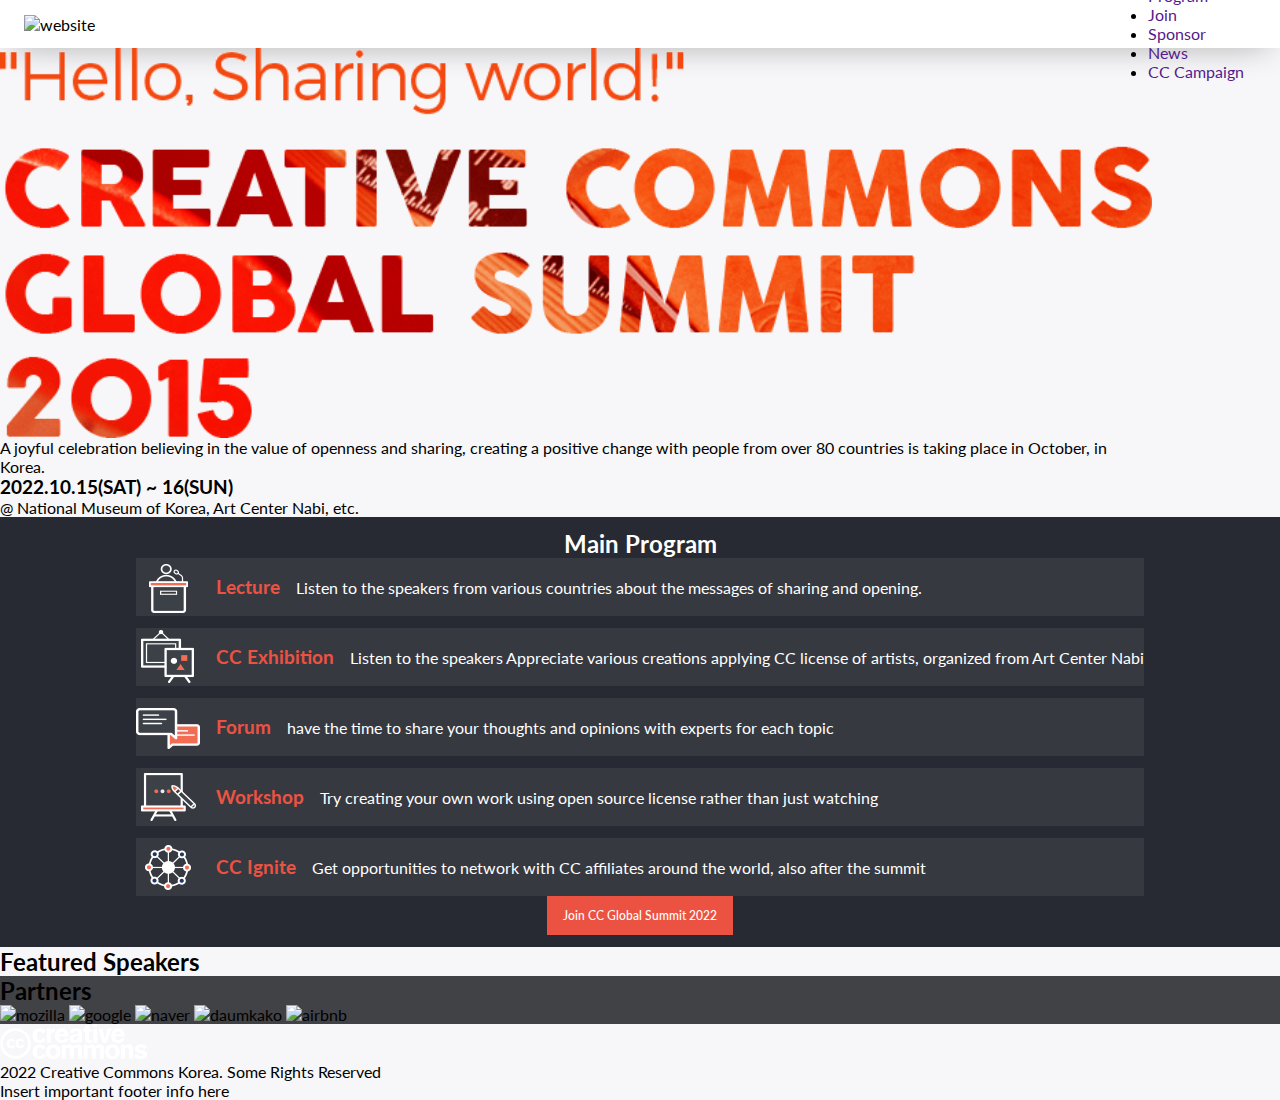
==== index.html @ c422beed "first commit" ====
<!DOCTYPE html>
<html lang="en">
  <head>
    <meta charset="UTF-8" />
    <meta http-equiv="X-UA-Compatible" content="IE=edge" />
    <meta name="viewport" content="width=device-width, initial-scale=1.0" />
    <title>Document</title>
    <link rel="stylesheet" href="src/css/mobile-styles.css" />
  </head>
  <body>
    <header class="app-header">
      <img href="#index.html" src="" alt="website" />
      <nav class="mobile-navbar">
        <ul>
          <li><a href="">About</a></li>
          <li><a href="">Program</a></li>
          <li><a href="">Join</a></li>
          <li><a href="">Sponsor</a></li>
          <li><a href="">News</a></li>
          <li><a href="">CC Campaign</a></li>
        </ul>
      </nav>
    </header>
    <section class="title-section">
      <img src="src/images/bg/title.png" alt="title" />

      <div class="title-section-info">
        <p>
          A joyful celebration believing in the value of openness and sharing,
          creating a positive change with people from over 80 countries is
          taking place in October, in Korea.
        </p>
      </div>
      <div class="">
        <h3>2022.10.15(SAT) ~ 16(SUN)</h3>
        <p>@ National Museum of Korea, Art Center Nabi, etc.</p>
      </div>
    </section>
    <section class="main-program-section">
      <h2 class="main-program-heading">Main Program</h2>
      <div class="main-program">
        <div class="main-program-item">
          <img src="src/icons/program_icon_01.png" alt="1" />
          <h3>Lecture</h3>
          <p>
            Listen to the speakers from various countries about the messages of
            sharing and opening.
          </p>
        </div>
        <div class="main-program-item">
          <img src="src/icons/program_icon_02.png" alt="2" />
          <h3>CC Exhibition</h3>
          Listen to the speakers Appreciate various creations applying CC
          license of artists, organized from Art Center Nabi
        </div>
        <div class="main-program-item">
          <img src="src/icons/program_icon_03.png" alt="3" />
          <h3>Forum</h3>
          have the time to share your thoughts and opinions with experts for
          each topic
        </div>
        <div class="main-program-item">
          <img src="src/icons/program_icon_04.png" alt="4" />
          <h3>Workshop</h3>
          Try creating your own work using open source license rather than just
          watching
        </div>
        <div class="main-program-item">
          <img src="src/icons/program_icon_05.png" alt="5" />
          <h3>CC Ignite</h3>
          Get opportunities to network with CC affiliates around the world, also
          after the summit
        </div>
      </div>
      <button class="join">Join CC Global Summit 2022</button>
    </section>

    <section class="featured-speakers-section">
      <h2 class="featured-speakers-heading">Featured Speakers</h2>
    </section>

    <section class="partners-section">
      <h2 class="partners-heading">Partners</h2>
      <div class="partners-logos">
        <img src="" alt="mozilla" />
        <img src="" alt="google" />
        <img src="" alt="naver" />
        <img src="" alt="daumkako" />
        <img src="" alt="airbnb" />
      </div>
    </section>

    <footer>
      <div class="footer-image">
        <img src="src/images/bg/logo_cc_w_147x35.png" alt="" />
      </div>
      <div class="footer-text">
        <p>2022 Creative Commons Korea. Some Rights Reserved</p>
        <p>Insert important footer info here</p>
      </div>
    </footer>
  </body>
</html>
---- src/css/mobile-styles.css ----
@import url("https://fonts.googleapis.com/css2?family=Lato:ital,wght@0,100;0,300;0,400;0,700;0,900;1,100;1,300;1,400;1,700;1,900&display=swap");
@import url("http://fonts.cdnfonts.com/css/cocogoose");

* {
  font-family: "Lato", sans-serif;
  padding: 0;
  margin: 0;
  box-sizing: border-box;
}

body {
  display: flex;
  flex-direction: column;
  min-height: 100vh;
  background-color: #f7f7f9;
  margin: 0;
  padding: 0;
  min-width: 320px;
}

h1 {
  font-family: "COCOGOOSE", sans-serif;
}

a {
  text-decoration: none;
}

button {
  background-color: #ec5242;
  color: #fff;
  text-decoration: none;
  border: none;
  box-sizing: border-box;
  padding: 12px 16px;
  transition-duration: 0.2s;
  font-size: 12px;
  font-weight: 500;
}

button:hover {
  color: #ec5242;
  background-color: #fff;
  box-shadow: 0 12px 16px 0 rgba(0, 0, 0, 0.24);
  cursor: pointer;
}

.title-section {
  display: flex;
  flex-direction: column;
  width: 90%;
}

/* .title-image {
  width: 100%;
} */

.app-header {
  display: flex;
  justify-content: space-between;
  align-items: center;
  padding: 0 36px 0 24px;
  background: #fff;
  height: 48px;
  width: 100vw;
  box-shadow: 0 5px 35px -12px rgba(0, 0, 0, 0.45);
}

.app-header p {
  margin: 0;
}

.desktop-menu {
  display: none;
}

.bar {
  display: block;
  width: 25px;
  height: 3px;
  margin: 5px auto;
  border-radius: 2px;
  background-color: #6070ff;
  transition: all 0.3s ease-in-out 0.3s;
}

.hamburger.active .bar:nth-child(2) {
  opacity: 0;
}

.hamburger.active .bar:nth-child(1) {
  transform: translateY(24px) rotate(45deg);
  background-color: #fff;
}

.hamburger.active .bar:nth-child(3) {
  transform: translateY(8px) rotate(-45deg);
  background-color: #fff;
}

.nav-menu {
  display: flex;
  flex-direction: column;
  list-style: none;
  position: fixed;
  background-color: rgba(50, 70, 255, 0.76);
  backdrop-filter: blur(5px);
  opacity: 100%;
  width: 100%;
  height: 100vh;
  right: -100%;
  top: 0;
  transition: 0.3s;
  padding: 56px 0 0 28px;
}

.nav-menu.active {
  right: 0;
}

.nav-item {
  color: #fff;
  font-weight: 600;
  font-size: 32px;
}

.nav-menu li {
  margin-bottom: 24px;
}

.main-program-section {
  display: flex;
  flex-direction: column;
  justify-content: space-evenly;
  align-items: center;
  background-image: url(pattern_bg.png);
  /* background-repeat: repeat; */
  background-color: rgb(39, 42, 50);
  color: #fff;
  padding: 12px;
}

.main-program {
  display: flex;
  flex-direction: column;
  gap: 12px;
}

.main-program-item {
  display: flex;
  justify-content: start;
  align-items: center;
  gap: 16px;
  background-color: rgba(255, 255, 255, 0.075);
}

.main-program-item > h3 {
  color: #ec5242;
}

.partners-section {
  background-color: #414246;
}
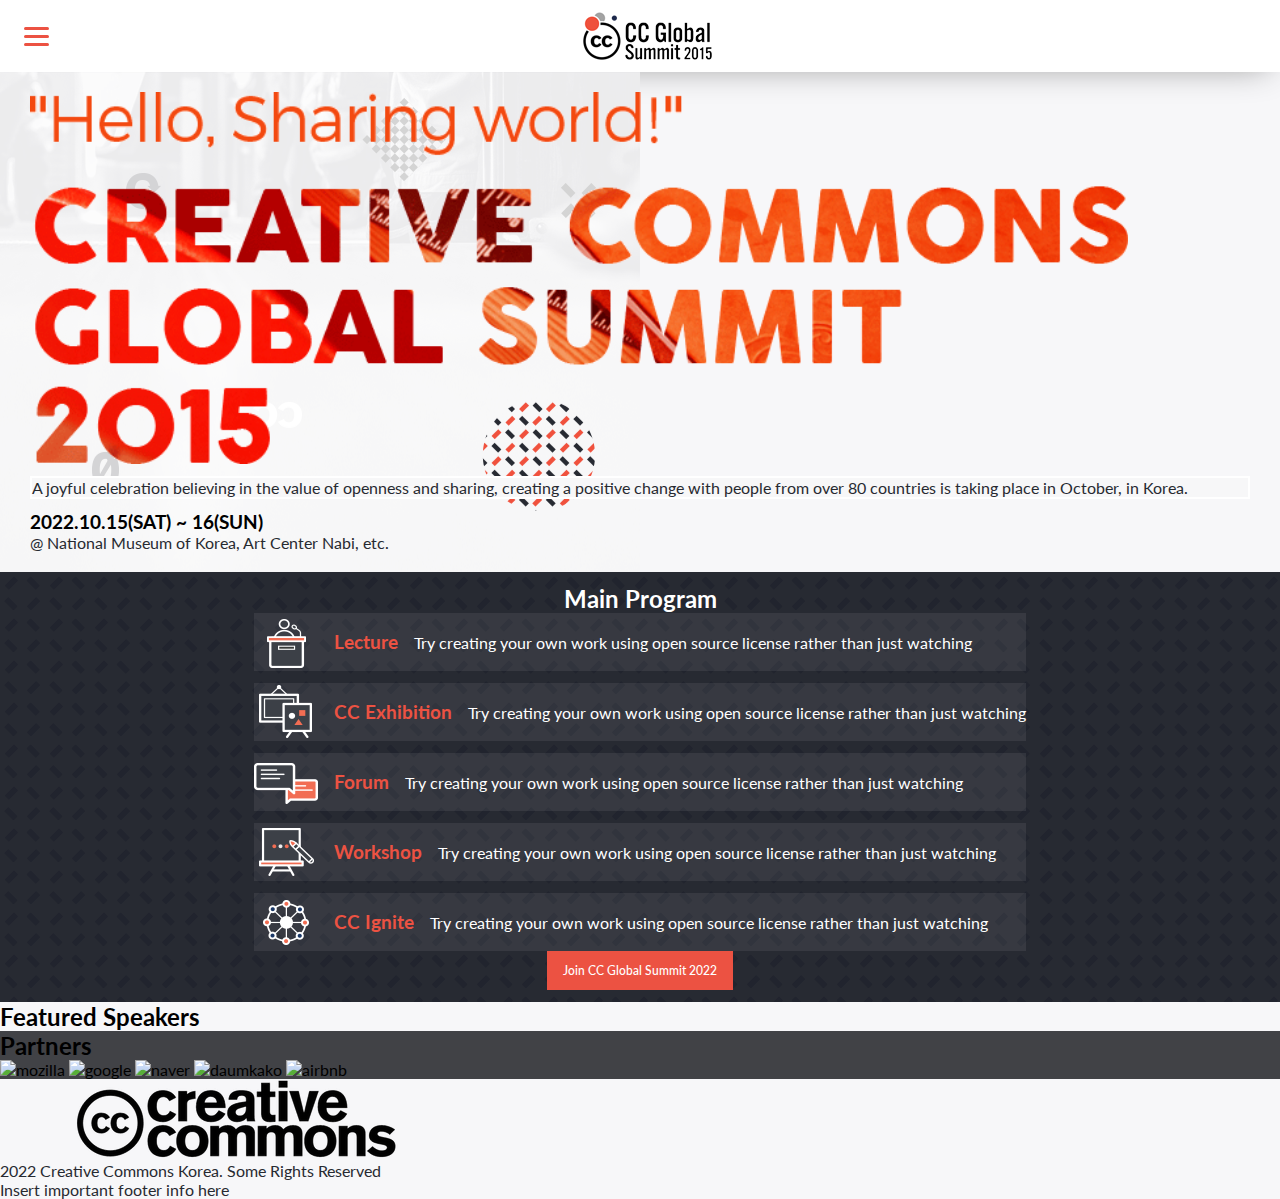
==== commit 5bb20d99: "Second commit" ====
--- a/index.html
+++ b/index.html
@@ -9,20 +9,35 @@
   </head>
   <body>
     <header class="app-header">
-      <img href="#index.html" src="" alt="website" />
+      <div class="hamburger">
+        <span class="bar"></span>
+        <span class="bar"></span>
+        <span class="bar"></span>
+      </div>
+      <img href="#index.html" src="/src/images/logos/logo.png" alt="website" />
       <nav class="mobile-navbar">
-        <ul>
-          <li><a href="">About</a></li>
-          <li><a href="">Program</a></li>
-          <li><a href="">Join</a></li>
-          <li><a href="">Sponsor</a></li>
-          <li><a href="">News</a></li>
-          <li><a href="">CC Campaign</a></li>
+        <ul class="mobile-nav-menu">
+          <li><a href="#portfolio-cards" class="nav-item">About</a></li>
+          <li><a href="#about-myself" class="nav-item">Program</a></li>
+          <li><a href="#contact-form" class="nav-item">Join</a></li>
+          <li><a href="#portfolio-cards" class="nav-item">Sponsor</a></li>
+          <li><a href="#about-myself" class="nav-item">News</a></li>
+          <li><a href="#contact-form" class="nav-item">CC Campaign</a></li>
+        </ul>
+
+        <ul class="desktop-nav-menu">
+          <li><a href="#portfolio-cards" class="nav-item">About</a></li>
+          <li><a href="#about-myself" class="nav-item">Program</a></li>
+          <li><a href="#contact-form" class="nav-item">Join</a></li>
+          <li><a href="#portfolio-cards" class="nav-item">Sponsor</a></li>
+          <li><a href="#about-myself" class="nav-item">News</a></li>
+          <li><a href="#contact-form" class="nav-item">CC Campaign</a></li>
         </ul>
       </nav>
     </header>
+
     <section class="title-section">
-      <img src="src/images/bg/title.png" alt="title" />
+      <img src="/src/images/bg/title.png" alt="title" />
 
       <div class="title-section-info">
         <p>
@@ -40,36 +55,44 @@
       <h2 class="main-program-heading">Main Program</h2>
       <div class="main-program">
         <div class="main-program-item">
-          <img src="src/icons/program_icon_01.png" alt="1" />
+          <img src="/src/icons/program_icon_01.png" alt="1" />
           <h3>Lecture</h3>
           <p>
-            Listen to the speakers from various countries about the messages of
-            sharing and opening.
+            Try creating your own work using open source license rather than
+            just watching
           </p>
         </div>
         <div class="main-program-item">
-          <img src="src/icons/program_icon_02.png" alt="2" />
+          <img src="/src/icons/program_icon_02.png" alt="2" />
           <h3>CC Exhibition</h3>
-          Listen to the speakers Appreciate various creations applying CC
-          license of artists, organized from Art Center Nabi
+          <p>
+            Try creating your own work using open source license rather than
+            just watching
+          </p>
         </div>
         <div class="main-program-item">
-          <img src="src/icons/program_icon_03.png" alt="3" />
+          <img src="/src/icons/program_icon_03.png" alt="3" />
           <h3>Forum</h3>
-          have the time to share your thoughts and opinions with experts for
-          each topic
+          <p>
+            Try creating your own work using open source license rather than
+            just watching
+          </p>
         </div>
         <div class="main-program-item">
-          <img src="src/icons/program_icon_04.png" alt="4" />
+          <img src="/src/icons/program_icon_04.png" alt="4" />
           <h3>Workshop</h3>
-          Try creating your own work using open source license rather than just
-          watching
+          <p>
+            Try creating your own work using open source license rather than
+            just watching
+          </p>
         </div>
         <div class="main-program-item">
-          <img src="src/icons/program_icon_05.png" alt="5" />
+          <img src="/src/icons/program_icon_05.png" alt="5" />
           <h3>CC Ignite</h3>
-          Get opportunities to network with CC affiliates around the world, also
-          after the summit
+          <p>
+            Try creating your own work using open source license rather than
+            just watching
+          </p>
         </div>
       </div>
       <button class="join">Join CC Global Summit 2022</button>
@@ -92,12 +115,13 @@
 
     <footer>
       <div class="footer-image">
-        <img src="src/images/bg/logo_cc_w_147x35.png" alt="" />
+        <img src="/src/images/logos/logo_cc_2.png" alt="logo" />
       </div>
       <div class="footer-text">
         <p>2022 Creative Commons Korea. Some Rights Reserved</p>
         <p>Insert important footer info here</p>
       </div>
     </footer>
+    <script src="/src/js/mobileNavMenu.js"></script>
   </body>
 </html>
--- a/src/css/mobile-styles.css
+++ b/src/css/mobile-styles.css
@@ -24,6 +24,11 @@
 
 a {
   text-decoration: none;
+  list-style: none;
+}
+
+p {
+  color: #272a31;
 }
 
 button {
@@ -48,20 +53,24 @@
 .title-section {
   display: flex;
   flex-direction: column;
+  width: 100%;
+  background-image: url(../images/bg/mobile_intro_bg.png);
+  background-repeat: no-repeat;
+  padding: 20px 30px;
+  gap: 12px;
+}
+
+.title-section img {
   width: 90%;
 }
-
-/* .title-image {
-  width: 100%;
-} */
 
 .app-header {
   display: flex;
   justify-content: space-between;
   align-items: center;
-  padding: 0 36px 0 24px;
+  padding: 12px 36px 12px 24px;
   background: #fff;
-  height: 48px;
+  height: 72px;
   width: 100vw;
   box-shadow: 0 5px 35px -12px rgba(0, 0, 0, 0.45);
 }
@@ -70,7 +79,7 @@
   margin: 0;
 }
 
-.desktop-menu {
+.desktop-nav-menu {
   display: none;
 }
 
@@ -80,7 +89,8 @@
   height: 3px;
   margin: 5px auto;
   border-radius: 2px;
-  background-color: #6070ff;
+  background-color: #ec5242;
+  z-index: 2;
   transition: all 0.3s ease-in-out 0.3s;
 }
 
@@ -98,24 +108,24 @@
   background-color: #fff;
 }
 
-.nav-menu {
+.mobile-nav-menu {
   display: flex;
   flex-direction: column;
   list-style: none;
   position: fixed;
-  background-color: rgba(50, 70, 255, 0.76);
+  background-color: #ec53424f;
   backdrop-filter: blur(5px);
   opacity: 100%;
   width: 100%;
   height: 100vh;
-  right: -100%;
+  left: -100%;
   top: 0;
   transition: 0.3s;
   padding: 56px 0 0 28px;
 }
 
-.nav-menu.active {
-  right: 0;
+.mobile-nav-menu.active {
+  left: 0;
 }
 
 .nav-item {
@@ -128,13 +138,18 @@
   margin-bottom: 24px;
 }
 
+.title-section-info {
+  background-color: #f7f7f8;
+  border: solid 2px #fff;
+}
+
 .main-program-section {
   display: flex;
   flex-direction: column;
   justify-content: space-evenly;
   align-items: center;
-  background-image: url(pattern_bg.png);
-  /* background-repeat: repeat; */
+  background-image: url(../images/bg/pattern_bg.png);
+  background-repeat: repeat;
   background-color: rgb(39, 42, 50);
   color: #fff;
   padding: 12px;
@@ -158,6 +173,21 @@
   color: #ec5242;
 }
 
+.main-program-item > p {
+  color: #fff;
+}
+
 .partners-section {
   background-color: #414246;
 }
+
+.footer {
+  display: flex;
+  width: 100%;
+  padding: 20px 30px;
+  gap: 12px;
+}
+
+.footer img {
+  width: 50%;
+}
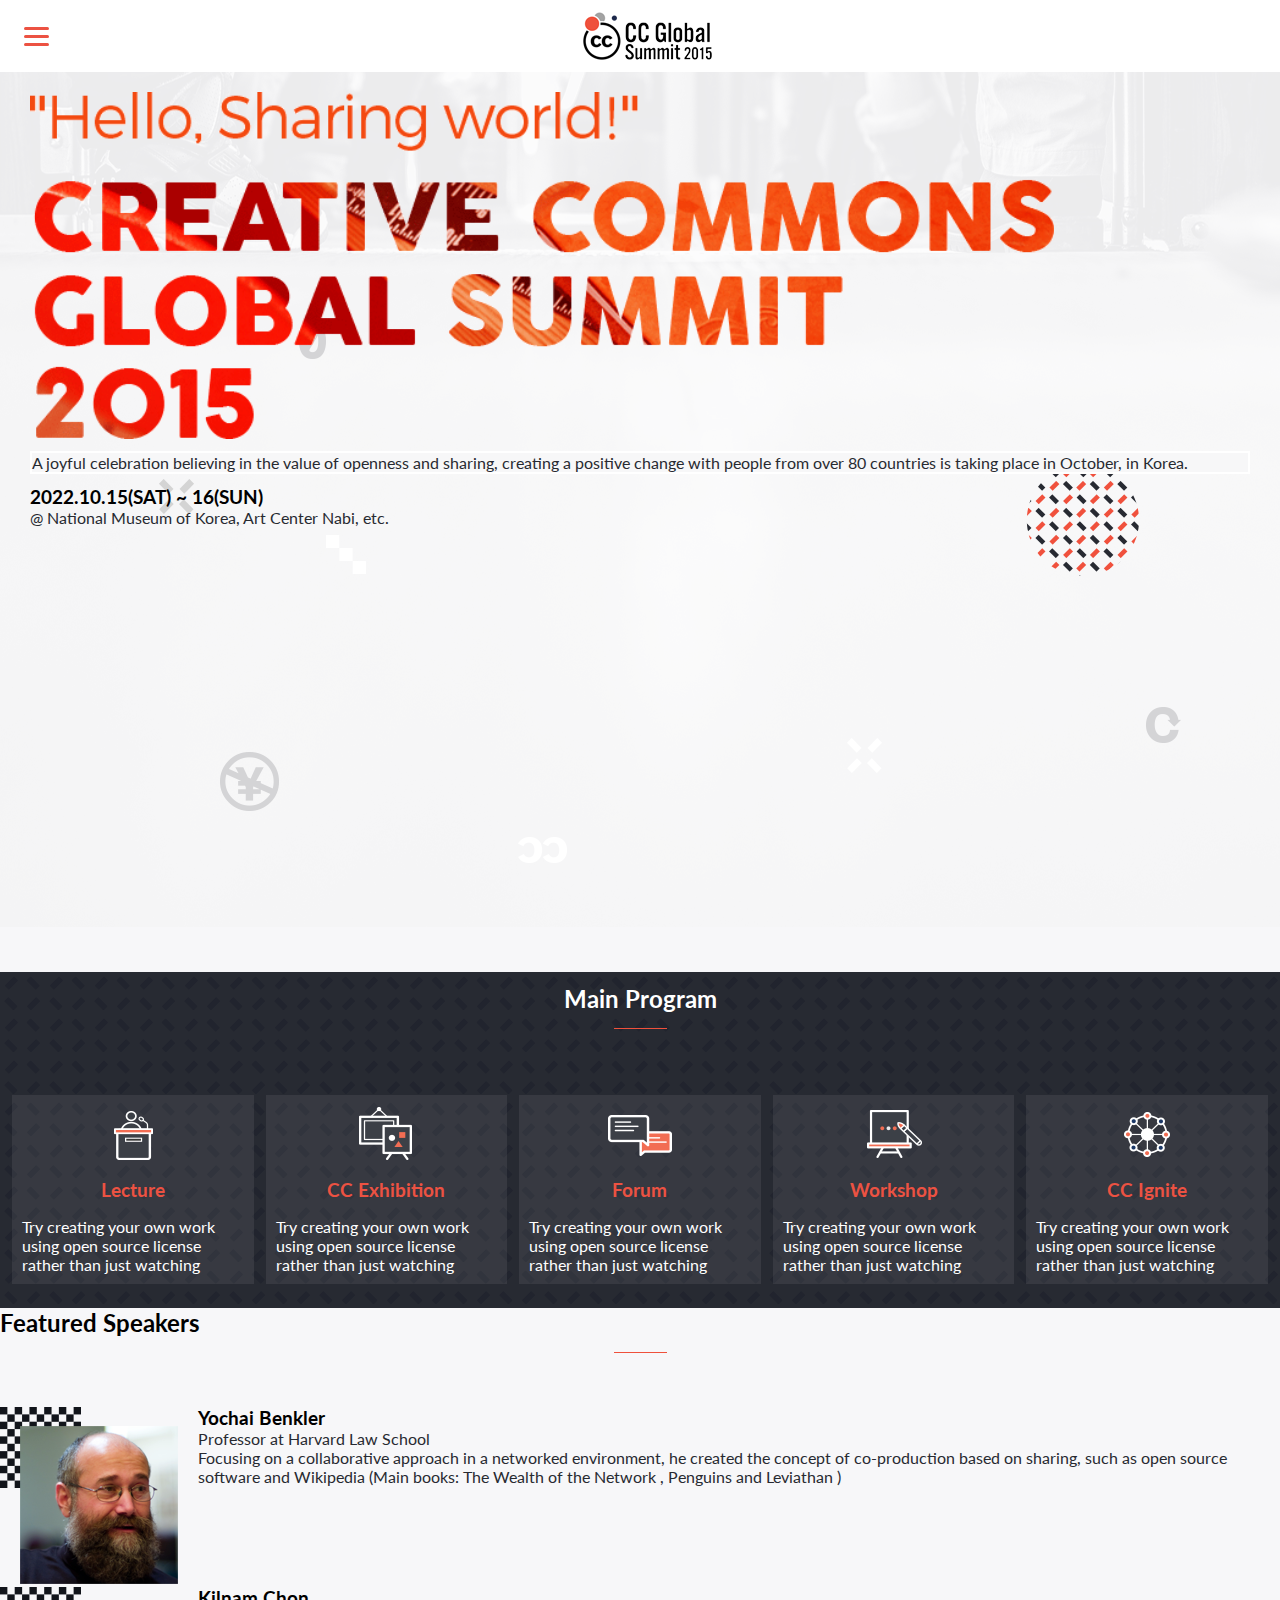
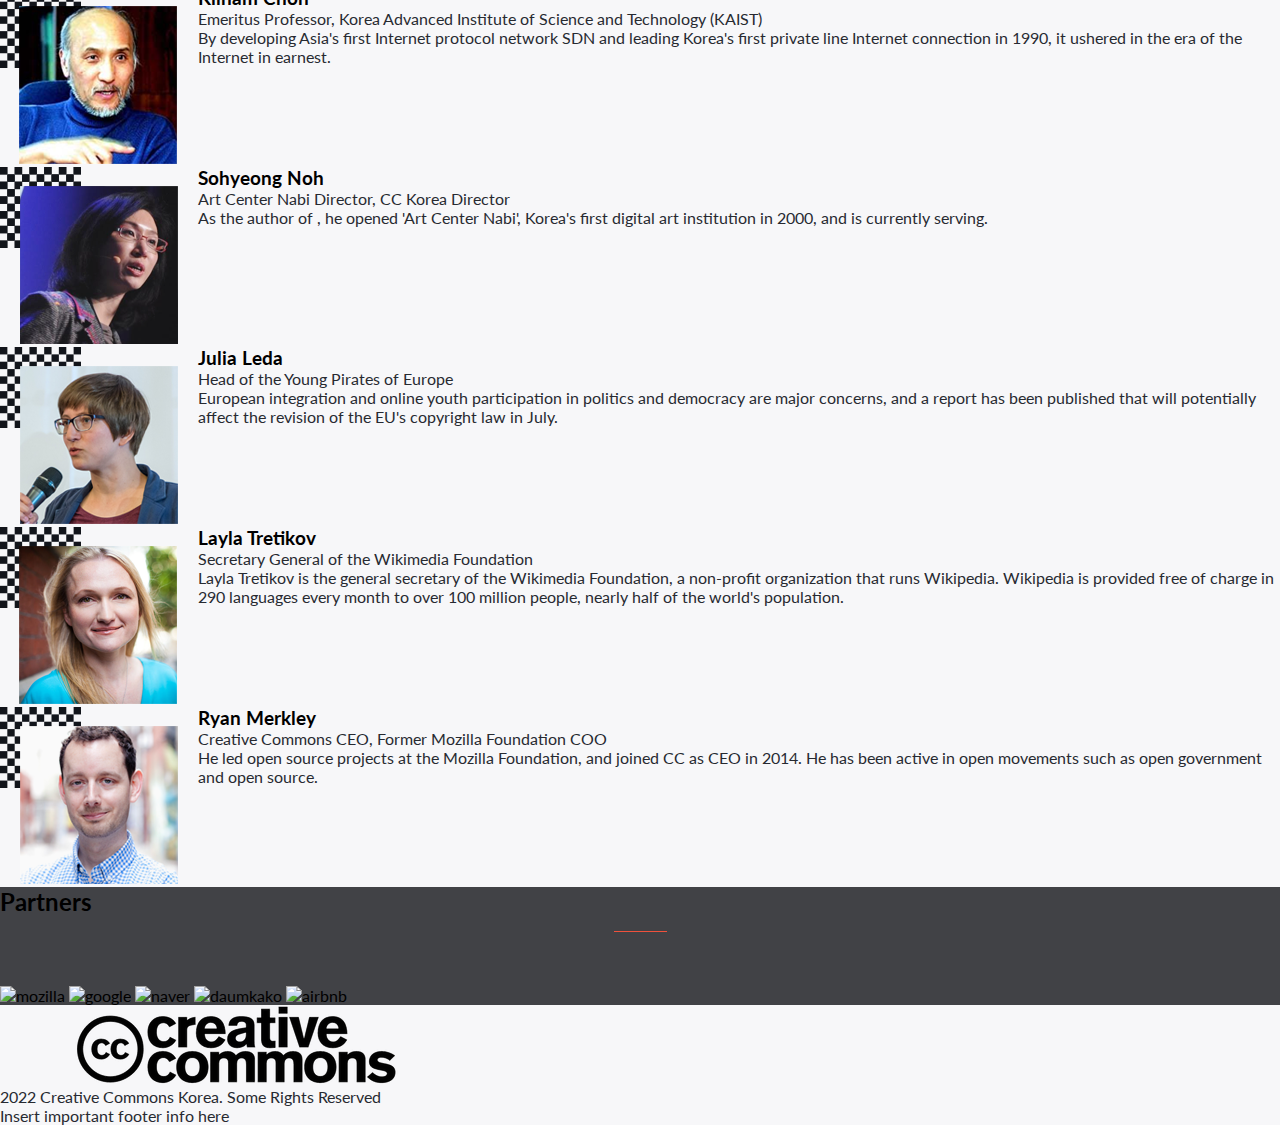
==== commit 21153fa9: "Third commit: JS functionality added" ====
--- a/index.html
+++ b/index.html
@@ -6,6 +6,7 @@
     <meta name="viewport" content="width=device-width, initial-scale=1.0" />
     <title>Document</title>
     <link rel="stylesheet" href="src/css/mobile-styles.css" />
+    <link rel="stylesheet" href="src/css/desktop-styles.css" />
   </head>
   <body>
     <header class="app-header">
@@ -35,93 +36,99 @@
         </ul>
       </nav>
     </header>
+    <main>
+      <section class="title-section">
+        <img src="/src/images/bg/title.png" alt="title" />
 
-    <section class="title-section">
-      <img src="/src/images/bg/title.png" alt="title" />
-
-      <div class="title-section-info">
-        <p>
-          A joyful celebration believing in the value of openness and sharing,
-          creating a positive change with people from over 80 countries is
-          taking place in October, in Korea.
-        </p>
-      </div>
-      <div class="">
-        <h3>2022.10.15(SAT) ~ 16(SUN)</h3>
-        <p>@ National Museum of Korea, Art Center Nabi, etc.</p>
-      </div>
-    </section>
-    <section class="main-program-section">
-      <h2 class="main-program-heading">Main Program</h2>
-      <div class="main-program">
-        <div class="main-program-item">
-          <img src="/src/icons/program_icon_01.png" alt="1" />
-          <h3>Lecture</h3>
+        <div class="title-section-info">
           <p>
-            Try creating your own work using open source license rather than
-            just watching
+            A joyful celebration believing in the value of openness and sharing,
+            creating a positive change with people from over 80 countries is
+            taking place in October, in Korea.
           </p>
         </div>
-        <div class="main-program-item">
-          <img src="/src/icons/program_icon_02.png" alt="2" />
-          <h3>CC Exhibition</h3>
-          <p>
-            Try creating your own work using open source license rather than
-            just watching
-          </p>
+        <div class="">
+          <h3>2022.10.15(SAT) ~ 16(SUN)</h3>
+          <p>@ National Museum of Korea, Art Center Nabi, etc.</p>
         </div>
-        <div class="main-program-item">
-          <img src="/src/icons/program_icon_03.png" alt="3" />
-          <h3>Forum</h3>
-          <p>
-            Try creating your own work using open source license rather than
-            just watching
-          </p>
+      </section>
+      <section class="main-program-section">
+        <h2 class="main-program-heading">Main Program</h2>
+        <div class="underline"></div>
+        <div class="main-program">
+          <div class="main-program-item">
+            <img src="/src/icons/program_icon_01.png" alt="1" />
+            <h3>Lecture</h3>
+            <p>
+              Try creating your own work using open source license rather than
+              just watching
+            </p>
+          </div>
+          <div class="main-program-item">
+            <img src="/src/icons/program_icon_02.png" alt="2" />
+            <h3>CC Exhibition</h3>
+            <p>
+              Try creating your own work using open source license rather than
+              just watching
+            </p>
+          </div>
+          <div class="main-program-item">
+            <img src="/src/icons/program_icon_03.png" alt="3" />
+            <h3>Forum</h3>
+            <p>
+              Try creating your own work using open source license rather than
+              just watching
+            </p>
+          </div>
+          <div class="main-program-item">
+            <img src="/src/icons/program_icon_04.png" alt="4" />
+            <h3>Workshop</h3>
+            <p>
+              Try creating your own work using open source license rather than
+              just watching
+            </p>
+          </div>
+          <div class="main-program-item">
+            <img src="/src/icons/program_icon_05.png" alt="5" />
+            <h3>CC Ignite</h3>
+            <p>
+              Try creating your own work using open source license rather than
+              just watching
+            </p>
+          </div>
         </div>
-        <div class="main-program-item">
-          <img src="/src/icons/program_icon_04.png" alt="4" />
-          <h3>Workshop</h3>
-          <p>
-            Try creating your own work using open source license rather than
-            just watching
-          </p>
+        <button class="join">Join CC Global Summit 2022</button>
+      </section>
+
+      <section class="featured-speakers-section">
+        <h2 class="featured-speakers-heading">Featured Speakers</h2>
+        <div class="underline"></div>
+        <div id="speakers-container"></div>
+      </section>
+
+      <section class="partners-section">
+        <h2 class="partners-heading">Partners</h2>
+        <div class="underline"></div>
+        <div class="partners-logos">
+          <img src="" alt="mozilla" />
+          <img src="" alt="google" />
+          <img src="" alt="naver" />
+          <img src="" alt="daumkako" />
+          <img src="" alt="airbnb" />
         </div>
-        <div class="main-program-item">
-          <img src="/src/icons/program_icon_05.png" alt="5" />
-          <h3>CC Ignite</h3>
-          <p>
-            Try creating your own work using open source license rather than
-            just watching
-          </p>
+      </section>
+
+      <footer>
+        <div class="footer-image">
+          <img src="/src/images/logos/logo_cc_2.png" alt="logo" />
         </div>
-      </div>
-      <button class="join">Join CC Global Summit 2022</button>
-    </section>
-
-    <section class="featured-speakers-section">
-      <h2 class="featured-speakers-heading">Featured Speakers</h2>
-    </section>
-
-    <section class="partners-section">
-      <h2 class="partners-heading">Partners</h2>
-      <div class="partners-logos">
-        <img src="" alt="mozilla" />
-        <img src="" alt="google" />
-        <img src="" alt="naver" />
-        <img src="" alt="daumkako" />
-        <img src="" alt="airbnb" />
-      </div>
-    </section>
-
-    <footer>
-      <div class="footer-image">
-        <img src="/src/images/logos/logo_cc_2.png" alt="logo" />
-      </div>
-      <div class="footer-text">
-        <p>2022 Creative Commons Korea. Some Rights Reserved</p>
-        <p>Insert important footer info here</p>
-      </div>
-    </footer>
+        <div class="footer-text">
+          <p>2022 Creative Commons Korea. Some Rights Reserved</p>
+          <p>Insert important footer info here</p>
+        </div>
+      </footer>
+    </main>
     <script src="/src/js/mobileNavMenu.js"></script>
+    <script type="module" src="/src/js/speakers.js"></script>
   </body>
 </html>
--- a/src/css/mobile-styles.css
+++ b/src/css/mobile-styles.css
@@ -48,6 +48,13 @@
   background-color: #fff;
   box-shadow: 0 12px 16px 0 rgba(0, 0, 0, 0.24);
   cursor: pointer;
+}
+
+.underline {
+  width: 53px;
+  height: 16px;
+  border-bottom: 1px solid rgb(239, 81, 60);
+  margin: 0px auto 54px;
 }
 
 .title-section {
@@ -158,6 +165,7 @@
 .main-program {
   display: flex;
   flex-direction: column;
+  margin: 12px auto;
   gap: 12px;
 }
 
@@ -165,6 +173,7 @@
   display: flex;
   justify-content: start;
   align-items: center;
+  padding: 10px;
   gap: 16px;
   background-color: rgba(255, 255, 255, 0.075);
 }
@@ -177,6 +186,22 @@
   color: #fff;
 }
 
+.join {
+  margin: 20px auto;
+}
+
+.speaker-container {
+  
+  gap: 50px;
+  width: 100%;
+  height: auto;
+}
+
+.speaker {
+  display: flex;
+  gap: 20px;
+}
+
 .partners-section {
   background-color: #414246;
 }
--- a/src/css/desktop-styles.css
+++ b/src/css/desktop-styles.css
@@ -0,0 +1,24 @@
+@media (min-width: 768px) {
+  .title-section {
+    background-image: url(../images/bg/main_big.png);
+    min-height: 100vh;
+  }
+
+  .title-section img {
+    max-width: 1024px;
+  }
+  .main-program {
+    flex-direction: row;
+    max-width: 1280px;
+  }
+
+  .main-program-item {
+    flex-direction: column;
+    /* justify-content: center; */
+    /* align-items: center; */
+  }
+
+  .join {
+    display: none;
+  }
+}
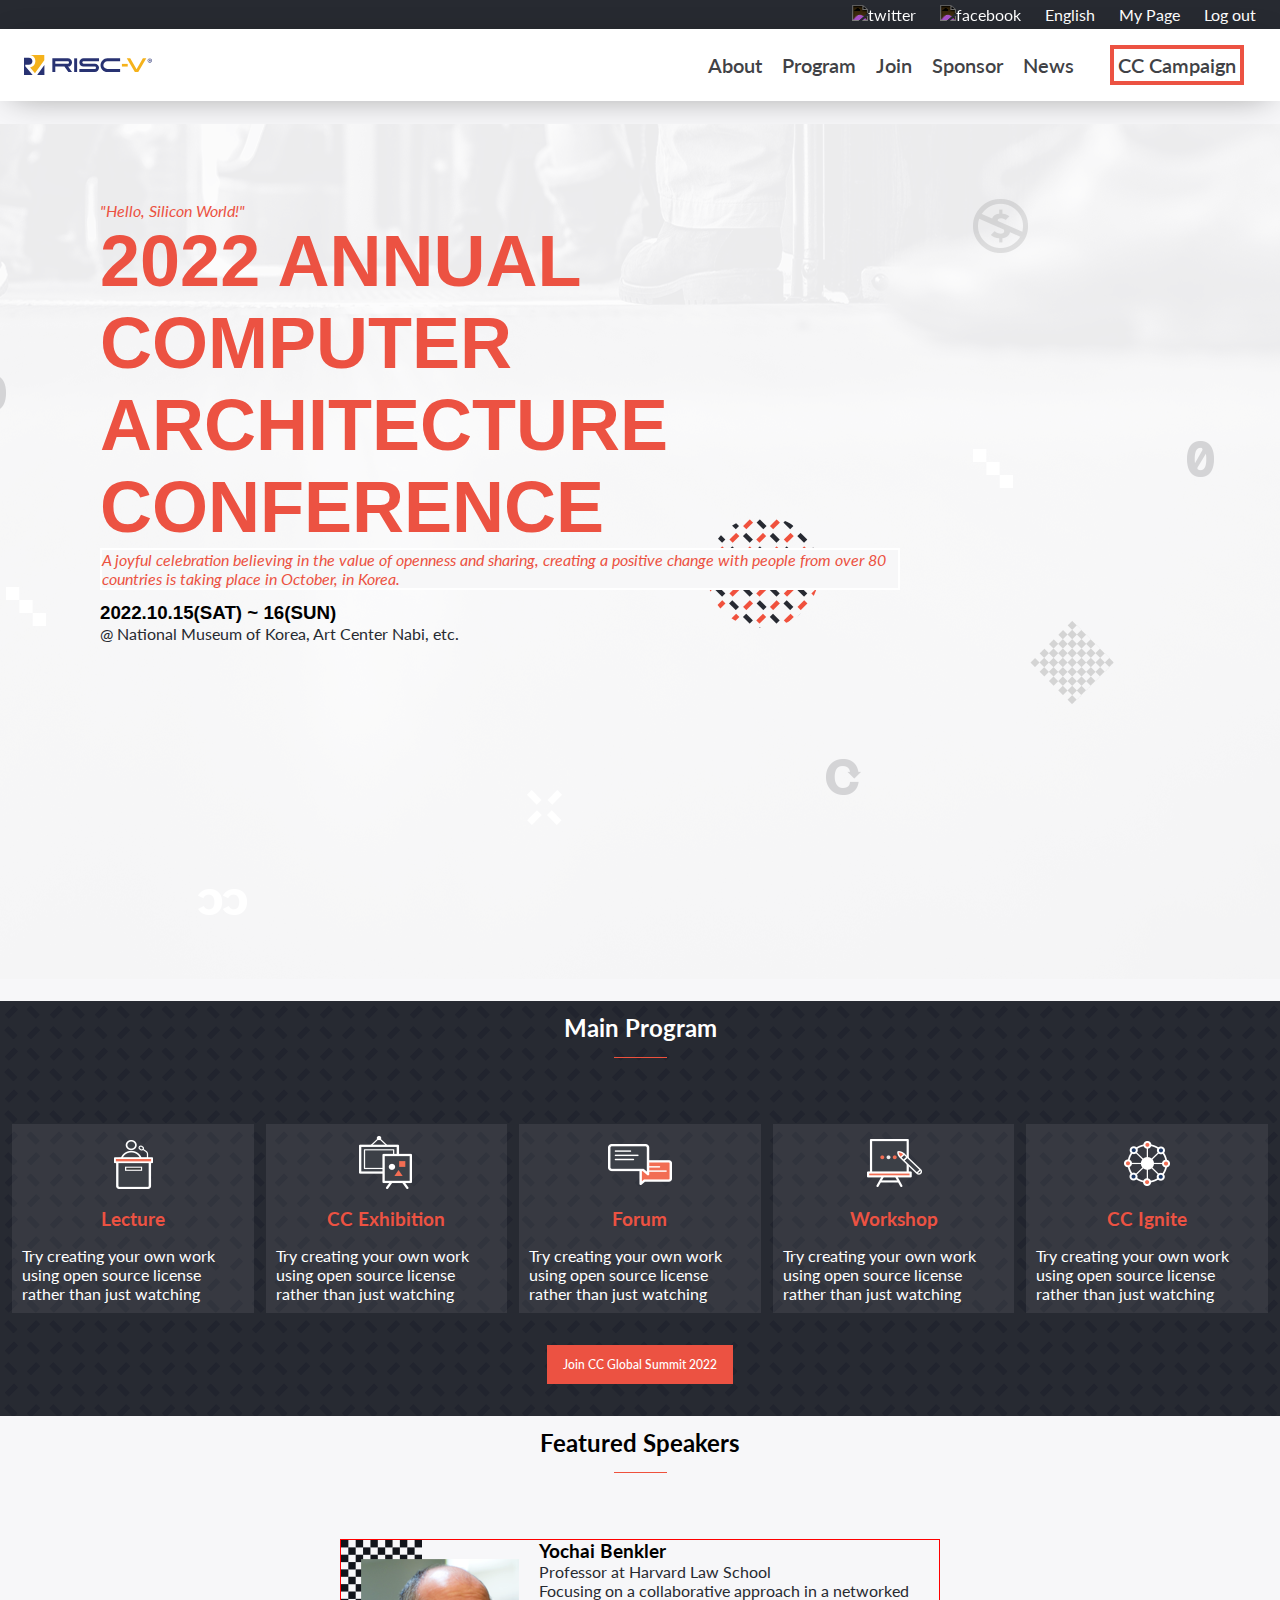
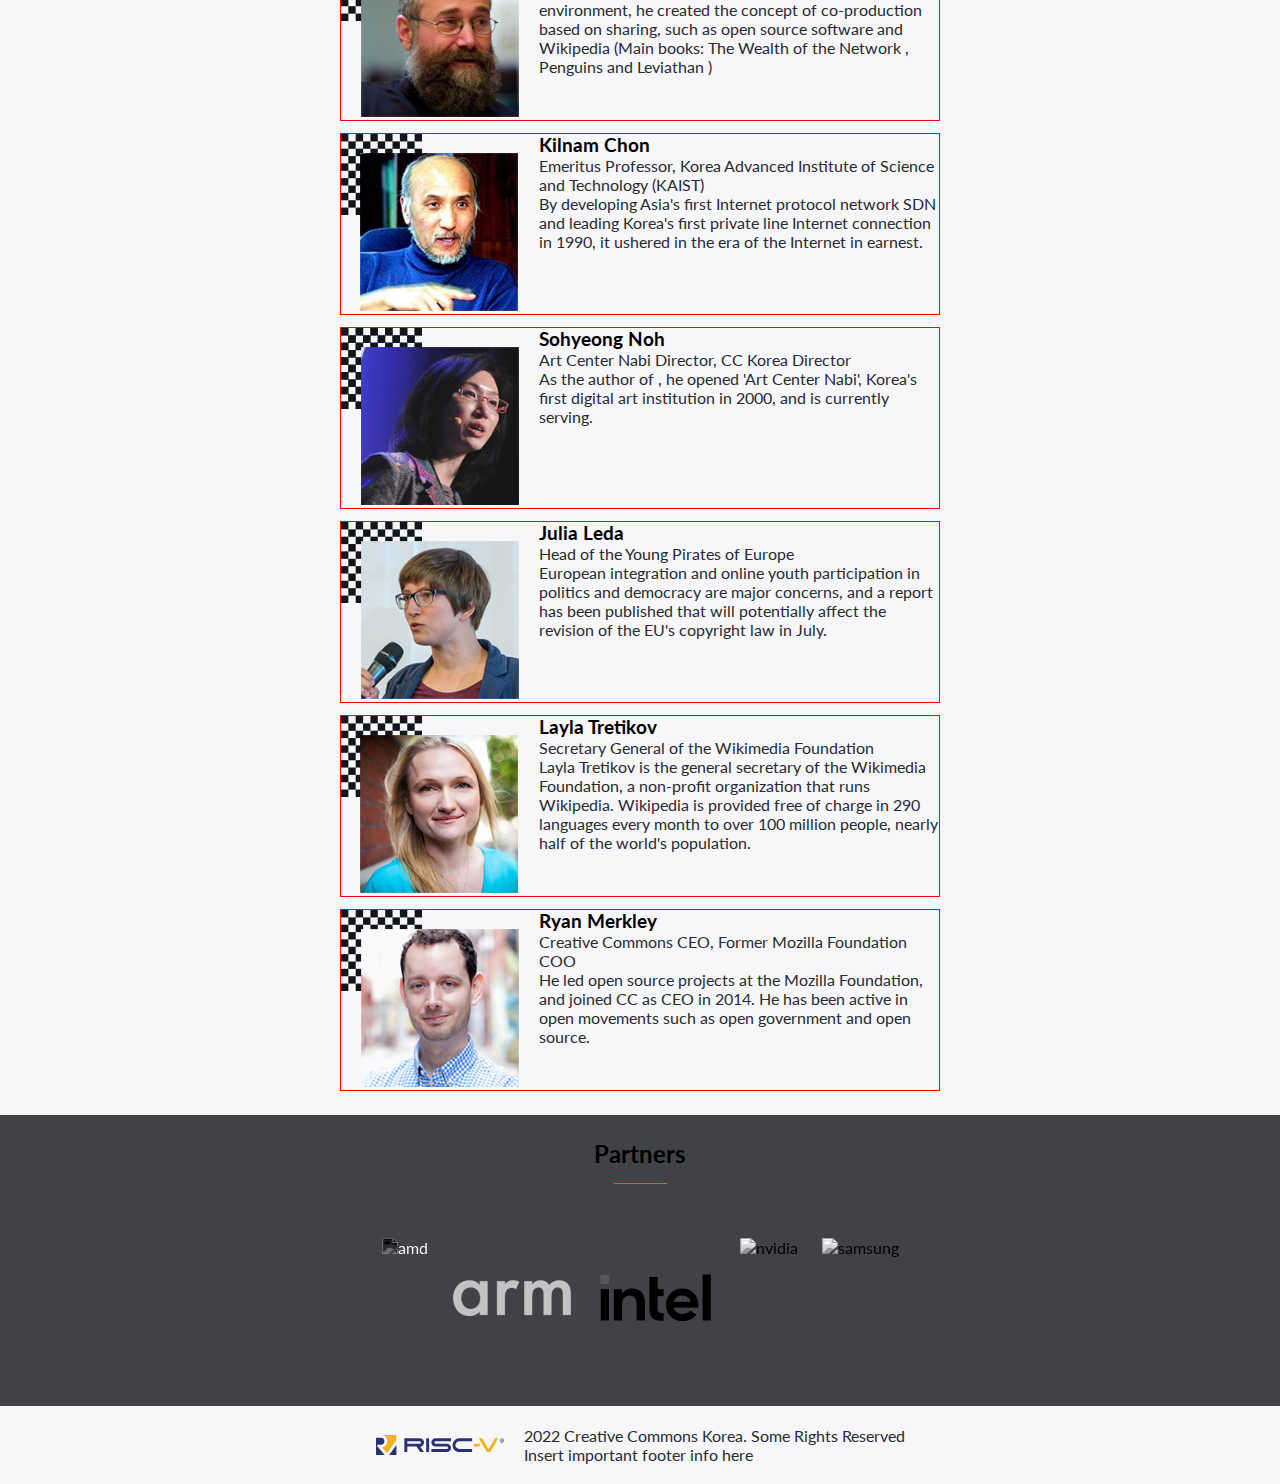
==== commit 9fe8514d: "footer and readme complete" ====
--- a/index.html
+++ b/index.html
@@ -4,50 +4,76 @@
     <meta charset="UTF-8" />
     <meta http-equiv="X-UA-Compatible" content="IE=edge" />
     <meta name="viewport" content="width=device-width, initial-scale=1.0" />
-    <title>Document</title>
+    <title>2022 ANNUAL COMPUTER ARCHITECTURE CONFERENCE</title>
     <link rel="stylesheet" href="src/css/mobile-styles.css" />
     <link rel="stylesheet" href="src/css/desktop-styles.css" />
   </head>
   <body>
+    <nav class="socials">
+      <img
+        src="https://img.icons8.com/ios-filled/20/000000/twitter.png"
+        alt="twitter"
+      />
+      <img
+        src="https://img.icons8.com/ios-filled/20/000000/facebook.png"
+        alt="facebook"
+      />
+      <p>English</p>
+      <p>My Page</p>
+      <p>Log out</p>
+    </nav>
     <header class="app-header">
       <div class="hamburger">
         <span class="bar"></span>
         <span class="bar"></span>
         <span class="bar"></span>
       </div>
-      <img href="#index.html" src="/src/images/logos/logo.png" alt="website" />
+
+      <img
+        class="main-logo"
+        src="/src/images/logos/riscv-color.svg"
+        alt="website"
+      />
+
       <nav class="mobile-navbar">
         <ul class="mobile-nav-menu">
-          <li><a href="#portfolio-cards" class="nav-item">About</a></li>
-          <li><a href="#about-myself" class="nav-item">Program</a></li>
-          <li><a href="#contact-form" class="nav-item">Join</a></li>
-          <li><a href="#portfolio-cards" class="nav-item">Sponsor</a></li>
-          <li><a href="#about-myself" class="nav-item">News</a></li>
-          <li><a href="#contact-form" class="nav-item">CC Campaign</a></li>
+          <li><a href="#rds" class="nav-item">About</a></li>
+          <li><a href="#" class="nav-item">Program</a></li>
+          <li><a href="#" class="nav-item">Join</a></li>
+          <li><a href="#" class="nav-item">Sponsor</a></li>
+          <li><a href="#" class="nav-item">News</a></li>
+          <li><a href="#" class="nav-item">CC Campaign</a></li>
         </ul>
 
         <ul class="desktop-nav-menu">
-          <li><a href="#portfolio-cards" class="nav-item">About</a></li>
-          <li><a href="#about-myself" class="nav-item">Program</a></li>
-          <li><a href="#contact-form" class="nav-item">Join</a></li>
-          <li><a href="#portfolio-cards" class="nav-item">Sponsor</a></li>
-          <li><a href="#about-myself" class="nav-item">News</a></li>
-          <li><a href="#contact-form" class="nav-item">CC Campaign</a></li>
+          <li><a href="#rds" class="nav-item">About</a></li>
+          <li><a href="#" class="nav-item">Program</a></li>
+          <li><a href="#" class="nav-item">Join</a></li>
+          <li><a href="#" class="nav-item">Sponsor</a></li>
+          <li><a href="#" class="nav-item">News</a></li>
+          <li>
+            <a id="cc-campaign-button" href="#" class="nav-item">CC Campaign</a>
+          </li>
         </ul>
       </nav>
     </header>
+
     <main>
       <section class="title-section">
-        <img src="/src/images/bg/title.png" alt="title" />
+        <div class="hello">
+          <p>"Hello, Silicon World!"</p>
 
-        <div class="title-section-info">
-          <p>
-            A joyful celebration believing in the value of openness and sharing,
-            creating a positive change with people from over 80 countries is
-            taking place in October, in Korea.
-          </p>
+          <h1>2022 ANNUAL COMPUTER ARCHITECTURE CONFERENCE</h1>
+
+          <div class="title-section-info">
+            <p>
+              A joyful celebration believing in the value of openness and
+              sharing, creating a positive change with people from over 80
+              countries is taking place in October, in Korea.
+            </p>
+          </div>
         </div>
-        <div class="">
+        <div class="date-of-event">
           <h3>2022.10.15(SAT) ~ 16(SUN)</h3>
           <p>@ National Museum of Korea, Art Center Nabi, etc.</p>
         </div>
@@ -110,18 +136,35 @@
         <h2 class="partners-heading">Partners</h2>
         <div class="underline"></div>
         <div class="partners-logos">
-          <img src="" alt="mozilla" />
-          <img src="" alt="google" />
-          <img src="" alt="naver" />
-          <img src="" alt="daumkako" />
-          <img src="" alt="airbnb" />
+          <img
+            style="filter: invert()"
+            src="https://img.icons8.com/fluency/144/000000/amd.png"
+            alt="amd"
+          />
+          <img
+            style="filter: invert()"
+            src="src/images/logos/Arm_logo_black_150MD.png"
+            alt="arm"
+          />
+          <img src="src/images/logos/intel-logo-2-1.png" alt="intel" />
+          <img
+            src="https://img.icons8.com/color/240/000000/nvidia.png"
+            alt="nvidia"
+          />
+          <img
+            src="https://img.icons8.com/color/240/000000/samsung.png"
+            alt="samsung"
+          />
         </div>
       </section>
 
       <footer>
-        <div class="footer-image">
-          <img src="/src/images/logos/logo_cc_2.png" alt="logo" />
-        </div>
+        <img
+          class="main-logo"
+          src="/src/images/logos/riscv-color.svg"
+          alt="website"
+        />
+
         <div class="footer-text">
           <p>2022 Creative Commons Korea. Some Rights Reserved</p>
           <p>Insert important footer info here</p>
--- a/src/css/mobile-styles.css
+++ b/src/css/mobile-styles.css
@@ -11,15 +11,27 @@
 body {
   display: flex;
   flex-direction: column;
-  min-height: 100vh;
   background-color: #f7f7f9;
   margin: 0;
   padding: 0;
-  min-width: 320px;
 }
 
 h1 {
   font-family: "COCOGOOSE", sans-serif;
+  color: #ec5242;
+  font-size: 32px;
+}
+
+@media (min-width: 400px) {
+  h1 {
+    font-size: 40px;
+  }
+}
+
+@media (min-width: 500px) {
+  h1 {
+    font-size: 48px;
+  }
 }
 
 a {
@@ -62,13 +74,20 @@
   flex-direction: column;
   width: 100%;
   background-image: url(../images/bg/mobile_intro_bg.png);
+  background: center;
+  min-height: 100vh;
   background-repeat: no-repeat;
-  padding: 20px 30px;
+  padding: 100px 20px;
   gap: 12px;
 }
 
-.title-section img {
-  width: 90%;
+.hello p {
+  color: #ec5242;
+  font-style: italic;
+}
+
+.socials {
+  display: none;
 }
 
 .app-header {
@@ -78,7 +97,6 @@
   padding: 12px 36px 12px 24px;
   background: #fff;
   height: 72px;
-  width: 100vw;
   box-shadow: 0 5px 35px -12px rgba(0, 0, 0, 0.45);
 }
 
@@ -97,7 +115,6 @@
   margin: 5px auto;
   border-radius: 2px;
   background-color: #ec5242;
-  z-index: 2;
   transition: all 0.3s ease-in-out 0.3s;
 }
 
@@ -113,6 +130,10 @@
 .hamburger.active .bar:nth-child(3) {
   transform: translateY(8px) rotate(-45deg);
   background-color: #fff;
+}
+
+.main-logo {
+  max-width: 128px;
 }
 
 .mobile-nav-menu {
@@ -136,7 +157,7 @@
 }
 
 .nav-item {
-  color: #fff;
+  color: #272a31;
   font-weight: 600;
   font-size: 32px;
 }
@@ -148,6 +169,11 @@
 .title-section-info {
   background-color: #f7f7f8;
   border: solid 2px #fff;
+  max-width: 880px;
+}
+
+.date-of-event h3 {
+  font-family: "COCOGOOSE", sans-serif;
 }
 
 .main-program-section {
@@ -190,29 +216,51 @@
   margin: 20px auto;
 }
 
-.speaker-container {
-  
-  gap: 50px;
-  width: 100%;
-  height: auto;
+.featured-speakers-section {
+  display: flex;
+  flex-direction: column;
+  justify-content: space-evenly;
+  align-items: center;
+  padding: 12px;
 }
 
 .speaker {
+  margin: 12px;
+  border: 1px solid red;
   display: flex;
   gap: 20px;
+  max-width: 600px;
+}
+
+.occupation {
+  color: #ec5242;
+  font-style: italic;
 }
 
 .partners-section {
+  display: flex;
+  flex-direction: column;
+  align-items: center;
   background-color: #414246;
-}
-
-.footer {
-  display: flex;
-  width: 100%;
-  padding: 20px 30px;
-  gap: 12px;
-}
-
-.footer img {
-  width: 50%;
-}
+  padding: 24px;
+}
+
+.partners-logos {
+  display: flex;
+  flex-direction: column;
+  justify-content: center;
+  gap: 24px;
+  filter: grayscale(100%);
+}
+
+.partners-logos img {
+  max-width: 120px;
+}
+
+footer {
+  display: flex;
+  flex-direction: column;
+  align-items: center;
+  padding: 20px;
+  gap: 20px;
+}
--- a/src/css/desktop-styles.css
+++ b/src/css/desktop-styles.css
@@ -1,24 +1,92 @@
 @media (min-width: 768px) {
   .title-section {
     background-image: url(../images/bg/main_big.png);
-    min-height: 100vh;
+    padding-left: 100px;
   }
-
-  .title-section img {
-    max-width: 1024px;
-  }
+  
   .main-program {
     flex-direction: row;
     max-width: 1280px;
+  }
+
+  h1 {
+    font-size: 72px;
+  }
+
+  .hello {
+    max-width: 800px;
   }
 
   .main-program-item {
     flex-direction: column;
     /* justify-content: center; */
     /* align-items: center; */
+    transition-duration: 0.3s;
   }
 
-  .join {
+  .main-program-item:hover {
+    border: 2px solid #fff;
+  }
+
+  .grid {
+    grid-template-rows: 1fr 1fr;
+    grid-template-columns: 1fr 1fr;
+  }
+
+  .hamburger {
     display: none;
   }
+
+  .mobile-nav-menu {
+    display: none;
+  }
+
+  .desktop-nav-menu {
+    display: flex;
+    list-style: none;
+    gap: 20px;
+  }
+
+  .nav-item {
+    color: #414246;
+    font-weight: 600;
+    font-size: 20px;
+    transition-duration: 0.3s;
+  }
+
+  .nav-item:hover {
+    color: #ec5242;
+  }
+
+  .socials {
+    display: flex;
+    background-color: #272a31;
+    gap: 24px;
+    justify-content: end;
+    padding: 5px 24px;
+  }
+
+  .socials p {
+    color: #fff;
+  }
+
+  .socials img {
+    filter: invert();
+  }
+
+  #cc-campaign-button {
+    border: solid 4px #ec5242;
+    padding: 4px;
+    margin-left: 16px;
+  }
+
+  .partners-logos {
+    flex-direction: row;
+    margin-bottom: 24px;
+  }
+
+  footer {
+    flex-direction: row;
+    justify-content: center;
+  }
 }
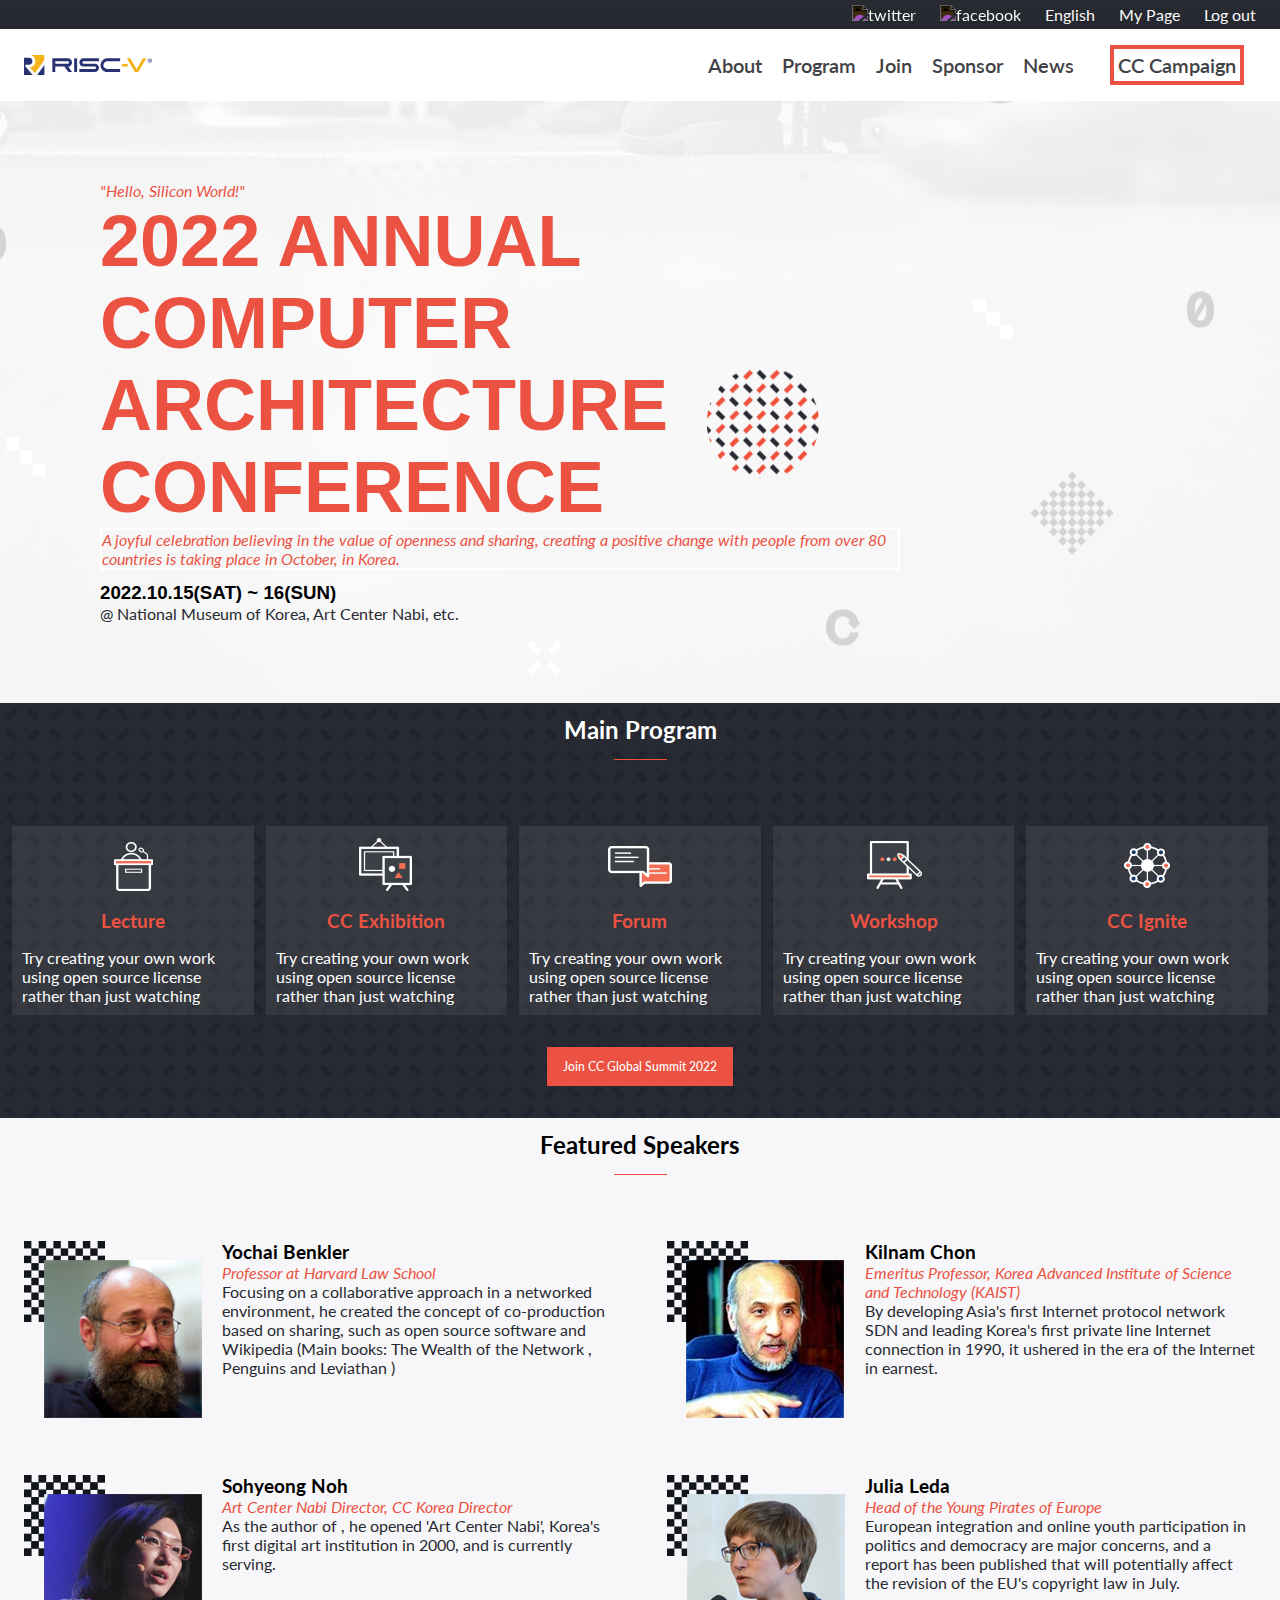
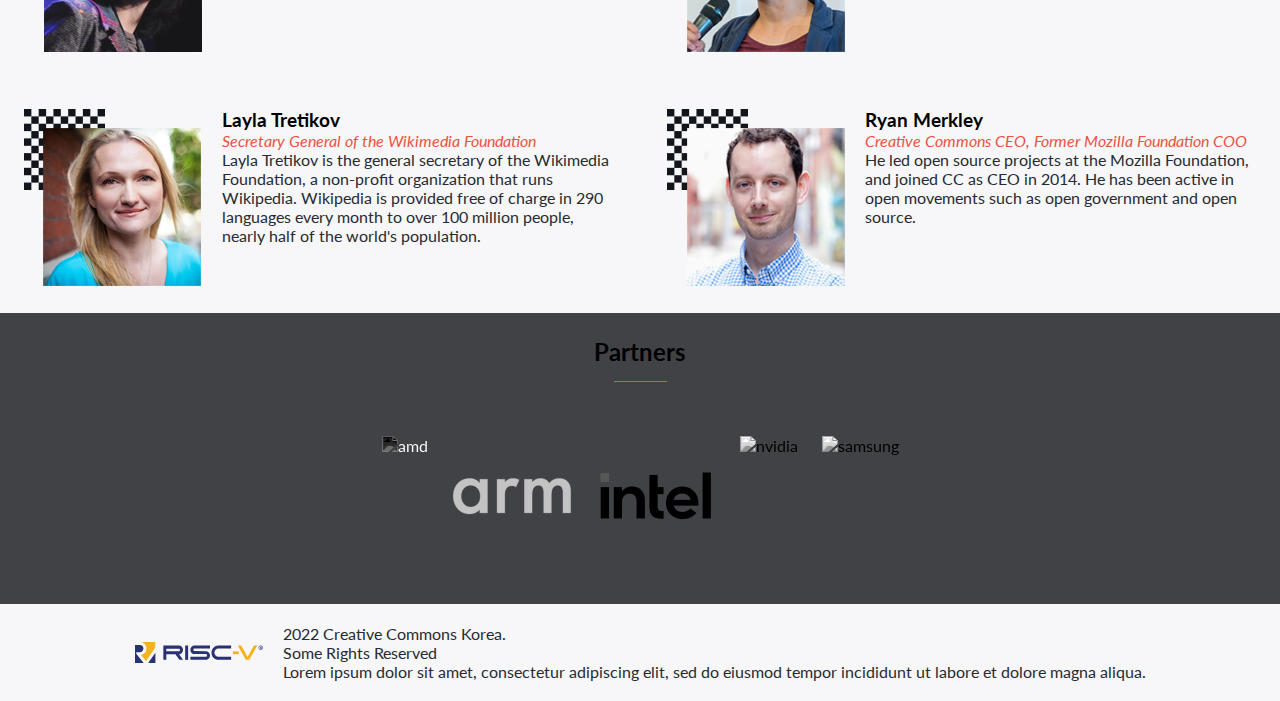
==== commit 9345a2c8: "Merge pull request #1 from tkz96/design" ====
--- a/index.html
+++ b/index.html
@@ -31,13 +31,14 @@
 
       <img
         class="main-logo"
-        src="/src/images/logos/riscv-color.svg"
+        src="src/images/logos/riscv-color.svg"
         alt="website"
+        onclick="window.location.href = 'index.html'"
       />
 
       <nav class="mobile-navbar">
         <ul class="mobile-nav-menu">
-          <li><a href="#rds" class="nav-item">About</a></li>
+          <li><a href="about.html" class="nav-item">About</a></li>
           <li><a href="#" class="nav-item">Program</a></li>
           <li><a href="#" class="nav-item">Join</a></li>
           <li><a href="#" class="nav-item">Sponsor</a></li>
@@ -46,7 +47,7 @@
         </ul>
 
         <ul class="desktop-nav-menu">
-          <li><a href="#rds" class="nav-item">About</a></li>
+          <li><a href="about.html" class="nav-item">About</a></li>
           <li><a href="#" class="nav-item">Program</a></li>
           <li><a href="#" class="nav-item">Join</a></li>
           <li><a href="#" class="nav-item">Sponsor</a></li>
@@ -83,7 +84,7 @@
         <div class="underline"></div>
         <div class="main-program">
           <div class="main-program-item">
-            <img src="/src/icons/program_icon_01.png" alt="1" />
+            <img src="src/icons/program_icon_01.png" alt="1" />
             <h3>Lecture</h3>
             <p>
               Try creating your own work using open source license rather than
@@ -91,7 +92,7 @@
             </p>
           </div>
           <div class="main-program-item">
-            <img src="/src/icons/program_icon_02.png" alt="2" />
+            <img src="src/icons/program_icon_02.png" alt="2" />
             <h3>CC Exhibition</h3>
             <p>
               Try creating your own work using open source license rather than
@@ -99,7 +100,7 @@
             </p>
           </div>
           <div class="main-program-item">
-            <img src="/src/icons/program_icon_03.png" alt="3" />
+            <img src="src/icons/program_icon_03.png" alt="3" />
             <h3>Forum</h3>
             <p>
               Try creating your own work using open source license rather than
@@ -107,7 +108,7 @@
             </p>
           </div>
           <div class="main-program-item">
-            <img src="/src/icons/program_icon_04.png" alt="4" />
+            <img src="src/icons/program_icon_04.png" alt="4" />
             <h3>Workshop</h3>
             <p>
               Try creating your own work using open source license rather than
@@ -115,7 +116,7 @@
             </p>
           </div>
           <div class="main-program-item">
-            <img src="/src/icons/program_icon_05.png" alt="5" />
+            <img src="src/icons/program_icon_05.png" alt="5" />
             <h3>CC Ignite</h3>
             <p>
               Try creating your own work using open source license rather than
@@ -137,12 +138,12 @@
         <div class="underline"></div>
         <div class="partners-logos">
           <img
-            style="filter: invert()"
+            class="invert"
             src="https://img.icons8.com/fluency/144/000000/amd.png"
             alt="amd"
           />
           <img
-            style="filter: invert()"
+            class="invert"
             src="src/images/logos/Arm_logo_black_150MD.png"
             alt="arm"
           />
@@ -161,17 +162,21 @@
       <footer>
         <img
           class="main-logo"
-          src="/src/images/logos/riscv-color.svg"
+          src="src/images/logos/riscv-color.svg"
           alt="website"
         />
 
         <div class="footer-text">
-          <p>2022 Creative Commons Korea. Some Rights Reserved</p>
-          <p>Insert important footer info here</p>
+          <p>
+            2022 Creative Commons Korea.<br />
+            Some Rights Reserved <br />
+            Lorem ipsum dolor sit amet, consectetur adipiscing elit, sed do
+            eiusmod tempor incididunt ut labore et dolore magna aliqua.
+          </p>
         </div>
       </footer>
     </main>
-    <script src="/src/js/mobileNavMenu.js"></script>
-    <script type="module" src="/src/js/speakers.js"></script>
+    <script src="src/js/mobileNavMenu.js"></script>
+    <script type="module" src="src/js/speakers.js"></script>
   </body>
 </html>
--- a/src/css/mobile-styles.css
+++ b/src/css/mobile-styles.css
@@ -1,5 +1,5 @@
 @import url("https://fonts.googleapis.com/css2?family=Lato:ital,wght@0,100;0,300;0,400;0,700;0,900;1,100;1,300;1,400;1,700;1,900&display=swap");
-@import url("http://fonts.cdnfonts.com/css/cocogoose");
+@import url("https://fonts.cdnfonts.com/css/cocogoose");
 
 * {
   font-family: "Lato", sans-serif;
@@ -74,10 +74,9 @@
   flex-direction: column;
   width: 100%;
   background-image: url(../images/bg/mobile_intro_bg.png);
-  background: center;
-  min-height: 100vh;
+  background-position: center;
   background-repeat: no-repeat;
-  padding: 100px 20px;
+  padding: 80px 20px;
   gap: 12px;
 }
 
@@ -134,6 +133,7 @@
 
 .main-logo {
   max-width: 128px;
+  cursor: pointer;
 }
 
 .mobile-nav-menu {
@@ -226,7 +226,6 @@
 
 .speaker {
   margin: 12px;
-  border: 1px solid red;
   display: flex;
   gap: 20px;
   max-width: 600px;
@@ -257,6 +256,10 @@
   max-width: 120px;
 }
 
+.invert {
+  filter: invert();
+}
+
 footer {
   display: flex;
   flex-direction: column;
@@ -264,3 +267,62 @@
   padding: 20px;
   gap: 20px;
 }
+
+.about-us-title {
+  background-color: #fff;
+  border: 1px solid #5c5f696e;
+  padding: 20px;
+}
+
+.logo-winner {
+  margin: 36px auto;
+  border: 1px solid #5c5f696e;
+}
+
+.past-summits {
+  display: flex;
+  flex-direction: column;
+  align-items: center;
+  justify-content: center;
+  margin: 16px;
+  gap: 12px;
+}
+
+.ces-2015 {
+  background: url(../images/bg/ces_intel_2015-1280x886.jpg);
+}
+
+.ces-2014 {
+  background: url(../images/bg/Ev_CES2014_0292-640x426.jpg);
+}
+
+.ces-2015,
+.ces-2014 {
+  background-size: cover;
+  background-repeat: no-repeat;
+  filter: grayscale();
+}
+
+.ces-2015:hover,
+.ces-2014:hover {
+  filter: hue-rotate();
+}
+
+.past {
+  display: flex;
+  flex-direction: column;
+  align-items: center;
+  justify-content: center;
+  width: 300px;
+  height: 180px;
+  row-gap: 30px;
+  padding: 0 15px;
+}
+
+.past h3,
+.past p {
+  color: rgb(255, 230, 230);
+  font-size: 36px;
+  font-weight: bold;
+  text-shadow: 2px 2px 3px #ce5937;
+}
--- a/src/css/desktop-styles.css
+++ b/src/css/desktop-styles.css
@@ -3,7 +3,7 @@
     background-image: url(../images/bg/main_big.png);
     padding-left: 100px;
   }
-  
+
   .main-program {
     flex-direction: row;
     max-width: 1280px;
@@ -19,8 +19,6 @@
 
   .main-program-item {
     flex-direction: column;
-    /* justify-content: center; */
-    /* align-items: center; */
     transition-duration: 0.3s;
   }
 
@@ -28,9 +26,12 @@
     border: 2px solid #fff;
   }
 
-  .grid {
-    grid-template-rows: 1fr 1fr;
-    grid-template-columns: 1fr 1fr;
+  #speakers-container {
+    display: grid;
+    grid-template-columns: repeat(2, 1fr);
+    grid-template-rows: repeat(3, 1fr);
+    grid-column-gap: 30px;
+    grid-row-gap: 30px;
   }
 
   .hamburger {
